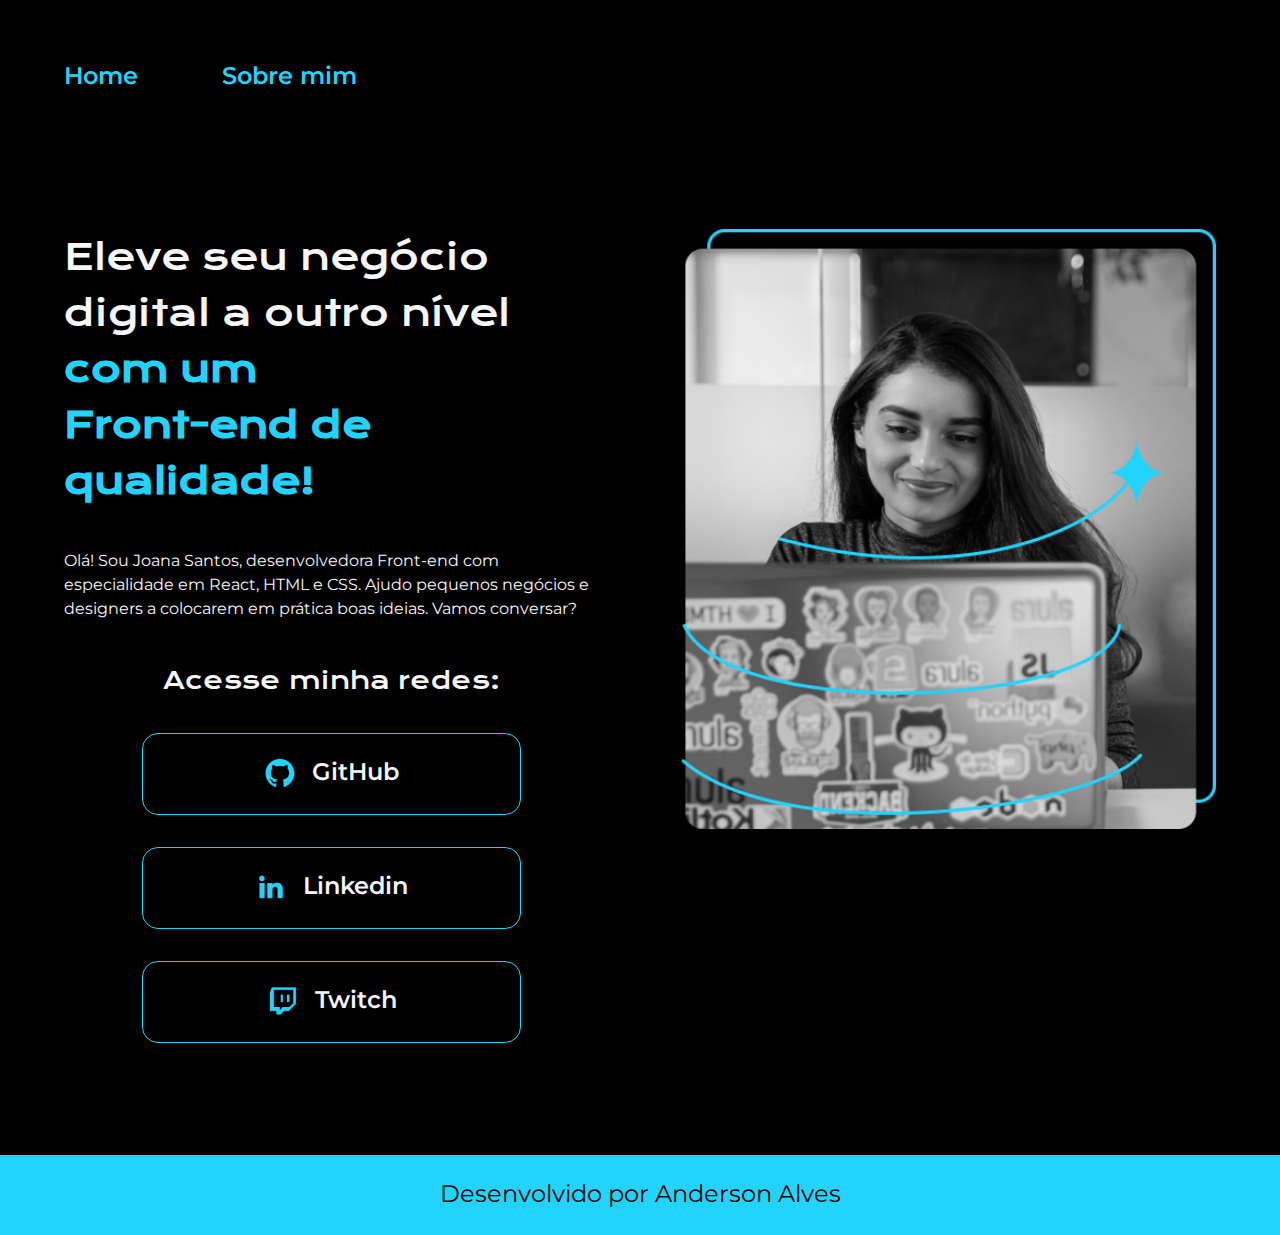
==== index.html @ 6af10778 "Add files via upload" ====
<!DOCTYPE html>
<html lang="pt-br">
<head>
    <meta charset="UTF-8">
    <meta http-equiv="X-UA-Compatible" content="IE=edge">
    
    <meta name="viewport" content="width=device-width, initial-scale=1.0">
    <link rel="stylesheet" type="text/css" href="styles/reset.css">
    <link rel="stylesheet" type="text/css" href="styles/style.css">
    
    <title>Alura</title>
</head>
<body>
    <header>
        <nav class="menu-navegacao">
            <a class="menu-link" href="index.html">Home</a>
            <a class="menu-link" href="about.html">Sobre mim</a>
        </nav>
    </header>
    <main>
        <section class="main-page">
            <div class="information-box">
                <h1>Eleve seu negócio digital a outro nível <span>com um<br>Front-end de qualidade!</span></h1>
                <p>Olá! Sou Joana Santos, desenvolvedora Front-end com especialidade em React, HTML e CSS. Ajudo pequenos negócios e designers a colocarem em prática boas ideias. Vamos conversar?</p>
                <div class="button-group">
                    <h2>Acesse minha redes:</h2>
                    <a class="button" href="#"><img src="assets/Logo Github.png" alt="logo do GitHub">GitHub</a>
                    <a class="button" href="#"><img src="assets/Logo linkedin.png" alt="logo do Linkedin">Linkedin</a>
                    <a class="button" href="#"><img src="assets/Logo Twitch.png" alt="logo da Twitch">Twitch</a>
                </div>
            </div>
            <img class="foto-perfil" src="assets/foto.png" alt="foto de menina com nootbook">
        </section>
    </main>
    <footer>
        <span>Desenvolvido por Anderson Alves</span>
    </footer>
</body>
</html>
---- styles/style.css ----
@import url('https://fonts.googleapis.com/css2?family=Krona+One&family=Montserrat:wght@400;600&display=swap');
/* font-family: 'Krona One', sans-serif;
   font-family: 'Montserrat', sans-serif;
*/
:root {
    --cor-primaria: #000000;
    --cor-secundaria: #F6F6F6;
    --cor-terciaria: #22D4FD;
    --cor-houver: #272727;
    --cinza-claro: #c9c9c9;

    --font-primaria: 'Krona One', sans-serif;
    --font-secundaria: 'Montserrat', sans-serif;
}
body {
    background-color: var(--cor-primaria);
    color: var(--cor-secundaria);
    text-align: center;
}
header {
    text-align: center;
    max-width: 85.37rem;
    margin: 0 auto ;
}
.menu-navegacao {
    margin: 4rem 5% 8.8rem;
    max-width: 85.37rem;
    text-align: left;
}
.menu-link {
    color: var(--cor-terciaria);
    font-family: var(--font-secundaria);
    font-weight: 600;
    font-size: 1.5rem;
    margin-right: 5rem;
    text-decoration: none;
}
main {
    text-align: center;
    max-width: 85.37rem;
    margin: 0 auto ;
}
.main-page {
    display: flex;
    align-items: start;
    gap: 5.12rem;
    padding: 0 5%;
}
.information-box {
    width: 50%;
    text-align: left;
    display: flex;
    flex-direction: column;
    gap: 2.5rem;
}
h1 {
    font-family: var(--font-primaria);
    font-size: 2.25rem;
    font-weight: 400;
    line-height: 3.5rem;
    margin: 0;
}
.information-box span{
    color: var(--cor-terciaria);
    font-weight: bold;
}
p {
    font-family: var(--font-secundaria);
    font-weight: 400;
    line-height: 1.5rem;
}
.foto-perfil {
    width: 50%;
}
.button-group {
    display: flex;
    flex-direction: column;
    align-items: center;
    gap: 2rem;
}
.button-group h2{
    font-family: var(--font-primaria);
    font-size: 1.5rem;
    line-height: 2.5rem;
}
.button {
    color: var(--cor-secundaria);
    background-color: var(--cor-primaria);
    font-family: var(--font-secundaria);
    font-weight: 600;
    font-size: 1.5rem;
    line-height: 4.7rem;
    width: 23.6rem;
    height: 5rem;
    border: 0.12rem solid var(--cor-terciaria);
    border-radius: 1rem;
    text-align: center;
    text-decoration: none;
}
.button img {
    margin-right: 1rem;
}
.button:hover {
    background-color: var(--cor-houver);
}
footer {
    background-color: var(--cor-terciaria);
    color: var(--cor-primaria);
    width: 100%;
    height: 5rem;
    text-align: center;
    font-family: var(--font-secundaria);
    font-size: 1.5rem;
    font-weight: 400;
    margin-top: 7rem;
}
footer span {
    line-height: 4.9rem;
}

/*Página sobre mim*/

#texto-sobre-mim {
    max-width: 35.5rem;
    font-size: 1.5rem;
    line-height: 2.25rem;
}

/*codigo para mobile*/

@media (max-width: 950px) {

    .menu-navegacao {
        text-align: center;
        padding: 0 2%;
    }
    .main-page {
        display: flex;
        align-items: center;
        flex-direction: column-reverse;
        gap: 5.12rem;
        padding: 0 2%;
    }
    .information-box {
        width: 90%;
        max-width: 38rem;
    }
    .foto-perfil {
        width: 90%;
        max-width: 27.8rem;
    } 
}

@media (max-width:420px) {
    
    .menu-navegacao {
        margin: 2rem 5% 5rem;
    }
    .menu-link{
        margin-right: 1.5rem;
    }
    .button {
        width: 95%;
        font-size: 1.5rem;
    }
    footer {
        font-size: 1rem;
    }
}
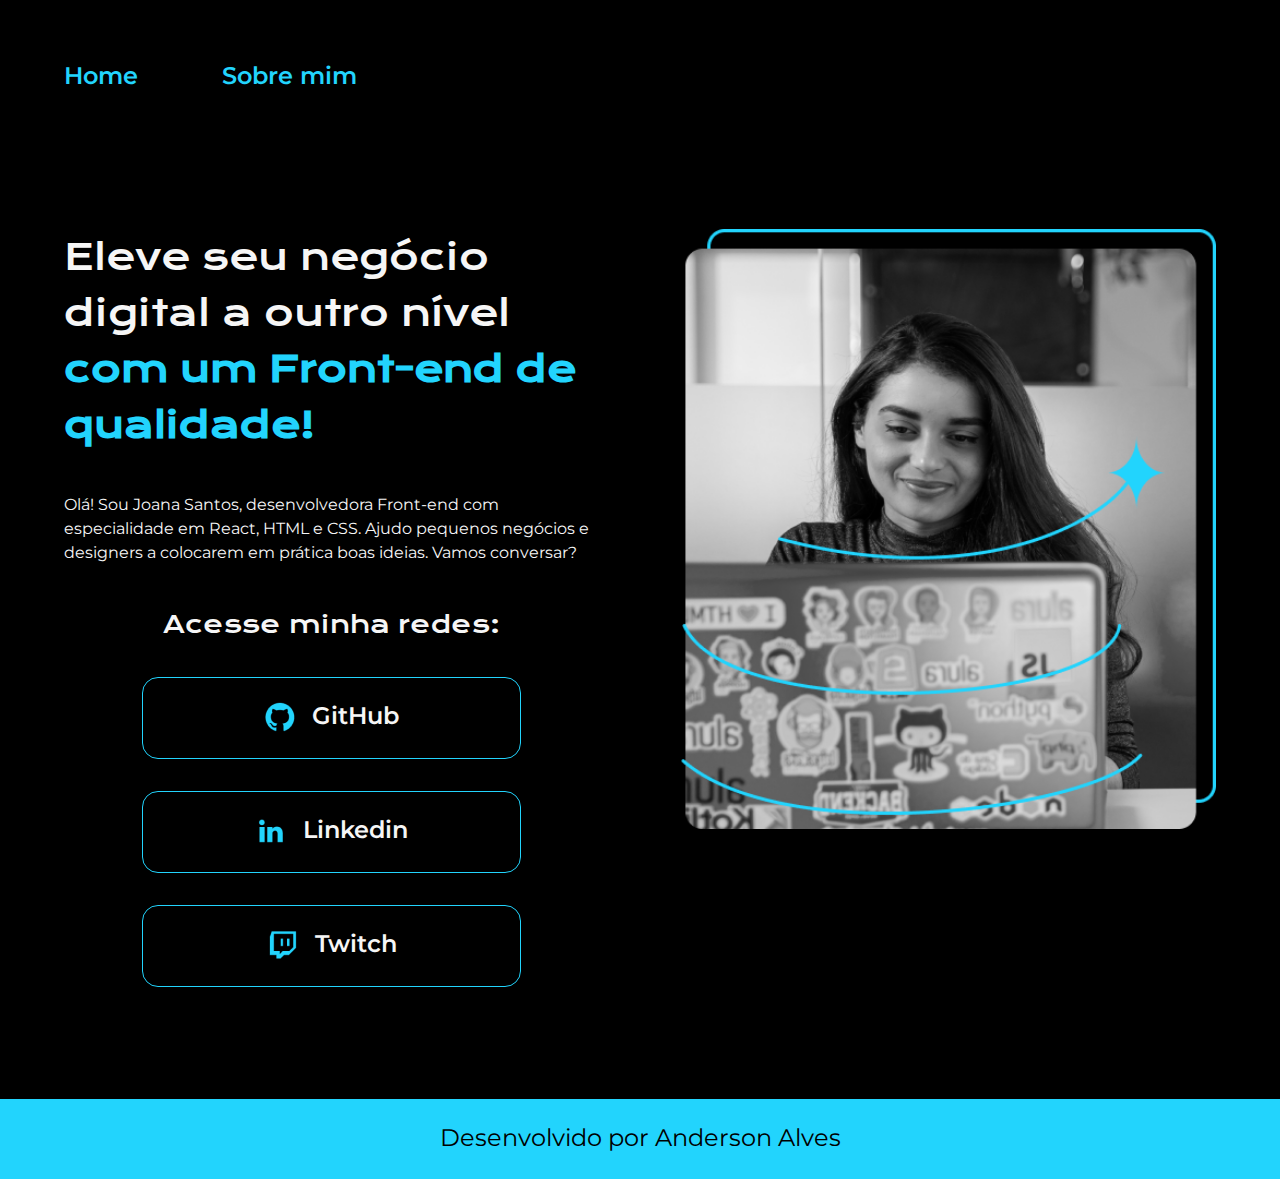
==== commit d7e0fe87: "Update index.html" ====
--- a/index.html
+++ b/index.html
@@ -20,7 +20,7 @@
     <main>
         <section class="main-page">
             <div class="information-box">
-                <h1>Eleve seu negócio digital a outro nível <span>com um<br>Front-end de qualidade!</span></h1>
+                <h1>Eleve seu negócio digital a outro nível <span>com um Front-end de qualidade!</span></h1>
                 <p>Olá! Sou Joana Santos, desenvolvedora Front-end com especialidade em React, HTML e CSS. Ajudo pequenos negócios e designers a colocarem em prática boas ideias. Vamos conversar?</p>
                 <div class="button-group">
                     <h2>Acesse minha redes:</h2>
@@ -36,4 +36,4 @@
         <span>Desenvolvido por Anderson Alves</span>
     </footer>
 </body>
-</html>+</html>
